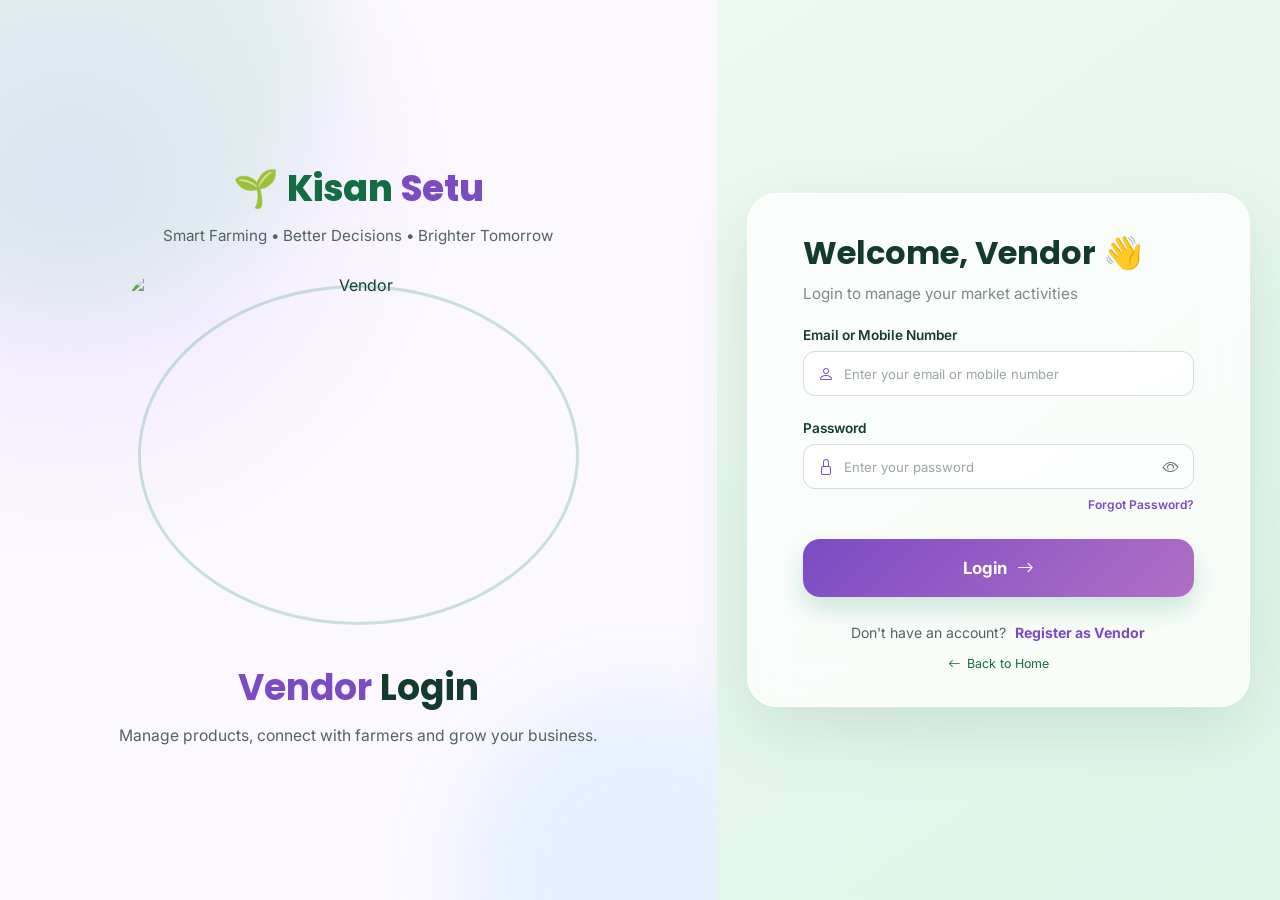
==== vendor-login.html @ 31c1df2a "Initial commit - KisanSetu project" ====
<!DOCTYPE html>
<html lang="en">

<head>

    <meta charset="UTF-8">

    <meta name="viewport" content="width=device-width, initial-scale=1.0">

    <title>Vendor Login | KisanSetu</title>


    <!-- Google Fonts -->

    <link href="https://fonts.googleapis.com/css2?family=Inter:wght@400;500;600;700;800&display=swap" rel="stylesheet">


    <!-- Bootstrap Icons -->

    <link rel="stylesheet" href="https://cdn.jsdelivr.net/npm/bootstrap-icons@1.11.3/font/bootstrap-icons.min.css">


    <link rel="stylesheet" href="css/login.css">

</head>


<body class="vendor-page">


    <div class="login-page">


        <!-- LEFT -->

        <div class="login-left">

            <a href="index.html" class="login-logo">

                <span class="logo-icon">
                🌱
            </span> Kisan

                <span>Setu</span>

            </a>


            <p class="login-tagline">
                Smart Farming • Better Decisions • Brighter Tomorrow
            </p>


            <div class="login-image">

                <img src="assets/images/vendor-login.png" alt="Vendor">

            </div>


            <div class="role-title">

                <span>Vendor</span> Login

            </div>


            <p class="role-description">

                Manage products, connect with farmers and grow your business.

            </p>

        </div>



        <!-- RIGHT -->

        <div class="login-right">


            <div class="login-card">


                <div class="mobile-logo">

                    🌱

                    <strong>
                    Kisan<span>Setu</span>
                </strong>

                </div>


                <div class="welcome-text">

                    <h1>
                        Welcome, Vendor 👋
                    </h1>

                    <p>
                        Login to manage your market activities
                    </p>

                </div>



                <!-- EMAIL / MOBILE -->

                <div class="input-group">

                    <label>
                    Email or Mobile Number
                </label>

                    <div class="input-box">

                        <i class="bi bi-person"></i>

                        <input type="text" placeholder="Enter your email or mobile number">

                    </div>

                </div>



                <!-- PASSWORD -->

                <div class="input-group">

                    <label>
                    Password
                </label>

                    <div class="input-box">

                        <i class="bi bi-lock"></i>

                        <input type="password" id="vendorPassword" placeholder="Enter your password">

                        <button type="button" class="password-toggle" onclick="togglePassword('vendorPassword', this)">

                        <i class="bi bi-eye"></i>

                    </button>

                    </div>

                </div>



                <div class="forgot-row">

                    <a href="#">
                    Forgot Password?
                </a>

                </div>



                <button class="login-submit">

                Login

                <i class="bi bi-arrow-right"></i>

            </button>



                <p class="signup-text">

                    Don't have an account?

                    <a href="#">
                    Register as Vendor
                </a>

                </p>



                <a href="index.html" class="back-home">

                    <i class="bi bi-arrow-left"></i> Back to Home

                </a>

            </div>

        </div>

    </div>


    <script src="js/login.js"></script>

</body>

</html>
---- css/login.css ----
/* =========================================================
   KISANSETU LOGIN PAGES
========================================================= */

@import url('https://fonts.googleapis.com/css2?family=Inter:wght@400;500;600;700&family=Poppins:wght@500;600;700;800&display=swap');

/* =========================================================
   VARIABLES
========================================================= */

:root {
    --green: #198754;
    --green-dark: #146c43;
    --blue: #1976d2;
    --blue-dark: #0755a0;
    --purple: #7b4bc4;
    --purple-dark: #6232a7;
    --text-dark: #123b2c;
    --text: #52645d;
    --text-light: #7c8984;
    --white: #ffffff;
    --radius: 22px;
    --transition: all 0.3s ease;
}


/* =========================================================
   RESET
========================================================= */

* {
    margin: 0;
    padding: 0;
    box-sizing: border-box;
}

body {
    min-height: 100vh;
    font-family: 'Inter', sans-serif;
    overflow-x: hidden;
    background: #f5faf7;
}

a {
    text-decoration: none;
}

button,
input {
    font-family: inherit;
}


/* =========================================================
   PAGE
========================================================= */

.login-page {
    min-height: 100vh;
    display: grid;
    grid-template-columns: 52% 48%;
}


/* =========================================================
   LEFT SIDE
========================================================= */

.login-left {
    min-height: 100vh;
    padding: 55px 8% 45px;
    display: flex;
    flex-direction: column;
    align-items: center;
    justify-content: center;
    text-align: center;
    position: relative;
    overflow: hidden;
}


/* Soft background */

.login-left::before {
    content: "";
    position: absolute;
    width: 500px;
    height: 500px;
    border-radius: 50%;
    top: -180px;
    left: -180px;
    background: rgba(140, 225, 175, 0.20);
    filter: blur(40px);
}

.login-left::after {
    content: "";
    position: absolute;
    width: 350px;
    height: 350px;
    border-radius: 50%;
    bottom: -150px;
    right: -100px;
    background: rgba(120, 200, 255, 0.16);
    filter: blur(40px);
}


/* =========================================================
   LOGO
========================================================= */

.login-logo {
    position: relative;
    z-index: 2;
    display: flex;
    align-items: center;
    gap: 8px;
    font-family: 'Poppins', sans-serif;
    font-size: 2.25rem;
    font-weight: 800;
    color: var(--green-dark);
}

.login-logo span:last-child {
    color: var(--green);
}

.logo-icon {
    font-size: 2.3rem;
}


/* =========================================================
   TAGLINE
========================================================= */

.login-tagline {
    position: relative;
    z-index: 2;
    margin-top: 10px;
    color: var(--text);
    font-size: 0.95rem;
}


/* =========================================================
   IMAGE
========================================================= */

.login-image {
    position: relative;
    z-index: 2;
    width: min(500px, 90%);
    height: 360px;
    margin-top: 30px;
    display: flex;
    align-items: center;
    justify-content: center;
    overflow: hidden;
    border-radius: 30px;
}

.login-image::before {
    content: "";
    position: absolute;
    inset: 10px;
    border-radius: 50%;
    border: 3px solid rgba(25, 135, 84, 0.22);
}

.login-image img {
    width: 100%;
    height: 100%;
    object-fit: cover;
    border-radius: 30px;
    transition: transform 0.5s ease;
}

.login-image:hover img {
    transform: scale(1.03);
}


/* =========================================================
   ROLE TITLE
========================================================= */

.role-title {
    position: relative;
    z-index: 2;
    margin-top: 25px;
    font-family: 'Poppins', sans-serif;
    font-size: 2.25rem;
    font-weight: 700;
    color: var(--text-dark);
}

.role-title span {
    color: var(--green);
}

.role-description {
    position: relative;
    z-index: 2;
    max-width: 500px;
    margin-top: 8px;
    color: var(--text);
    line-height: 1.7;
    font-size: 0.98rem;
}


/* =========================================================
   RIGHT SIDE
========================================================= */

.login-right {
    min-height: 100vh;
    display: flex;
    align-items: center;
    justify-content: center;
    padding: 50px 8%;
    background: radial-gradient( circle at 90% 10%, rgba(100, 220, 160, 0.14), transparent 35%), #fbfefd;
}


/* =========================================================
   LOGIN CARD
========================================================= */

.login-card {
    width: 100%;
    max-width: 490px;
    padding: 42px;
    background: rgba(255, 255, 255, 0.88);
    border: 1px solid rgba(255, 255, 255, 0.95);
    border-radius: 28px;
    box-shadow: 0 25px 70px rgba(30, 90, 65, 0.12);
    backdrop-filter: blur(20px);
}


/* =========================================================
   WELCOME
========================================================= */

.welcome-text h1 {
    font-family: 'Poppins', sans-serif;
    font-size: 2rem;
    color: var(--text-dark);
}

.welcome-text p {
    margin-top: 7px;
    color: var(--text-light);
    font-size: 0.95rem;
}


/* =========================================================
   INPUT GROUP
========================================================= */

.input-group {
    margin-top: 24px;
}

.input-group label {
    display: block;
    margin-bottom: 8px;
    font-size: 0.85rem;
    font-weight: 600;
    color: var(--text-dark);
}


/* =========================================================
   INPUT
========================================================= */

.input-box {
    height: 58px;
    display: flex;
    align-items: center;
    gap: 12px;
    padding: 0 16px;
    border: 1px solid #dce9e2;
    border-radius: 15px;
    background: #ffffff;
    transition: var(--transition);
}

.input-box:focus-within {
    border-color: var(--green);
    box-shadow: 0 0 0 4px rgba(25, 135, 84, 0.08);
}

.input-box>i {
    color: var(--green);
    font-size: 1.1rem;
}

.input-box input {
    width: 100%;
    height: 100%;
    border: none;
    outline: none;
    background: transparent;
    color: var(--text-dark);
    font-size: 0.92rem;
}

.input-box input::placeholder {
    color: #9aa7a1;
}


/* =========================================================
   PASSWORD TOGGLE
========================================================= */

.password-toggle {
    border: none;
    background: transparent;
    color: #72807a;
    cursor: pointer;
    font-size: 1.1rem;
}


/* =========================================================
   FORGOT
========================================================= */

.forgot-row {
    display: flex;
    justify-content: flex-end;
    margin-top: 12px;
}

.forgot-row a {
    color: var(--green);
    font-size: 0.82rem;
    font-weight: 600;
}

.forgot-row a:hover {
    text-decoration: underline;
}


/* =========================================================
   LOGIN BUTTON
========================================================= */

.login-submit {
    width: 100%;
    height: 58px;
    margin-top: 27px;
    display: flex;
    align-items: center;
    justify-content: center;
    gap: 10px;
    border: none;
    border-radius: 17px;
    color: white;
    background: linear-gradient( 135deg, #198754, #72c94c);
    font-size: 1.05rem;
    font-weight: 700;
    cursor: pointer;
    box-shadow: 0 12px 25px rgba(25, 135, 84, 0.20);
    transition: var(--transition);
}

.login-submit:hover {
    transform: translateY(-3px);
    box-shadow: 0 17px 32px rgba(25, 135, 84, 0.27);
}


/* =========================================================
   SIGN UP
========================================================= */

.signup-text {
    margin-top: 27px;
    text-align: center;
    color: var(--text);
    font-size: 0.88rem;
}

.signup-text a {
    margin-left: 5px;
    color: var(--green);
    font-weight: 700;
}


/* =========================================================
   BACK HOME
========================================================= */

.back-home {
    display: flex;
    align-items: center;
    justify-content: center;
    gap: 7px;
    margin-top: 25px;
    color: var(--text-light);
    font-size: 0.82rem;
}

.back-home:hover {
    color: var(--green);
}


/* =========================================================
   MOBILE LOGO
========================================================= */

.mobile-logo {
    display: none;
}


/* =========================================================
   GOVERNMENT THEME
========================================================= */

.government-page .login-left {
    background: radial-gradient( circle at 10% 20%, rgba(70, 170, 255, 0.16), transparent 40%), #f4fbff;
}

.government-page .role-title span {
    color: var(--blue);
}

.government-page .login-logo span:last-child {
    color: var(--blue);
}

.government-page .input-box>i {
    color: var(--blue);
}

.government-page .input-box:focus-within {
    border-color: var(--blue);
    box-shadow: 0 0 0 4px rgba(25, 118, 210, 0.08);
}

.government-page .login-submit {
    background: linear-gradient( 135deg, #1976d2, #4facfe);
}


/* =========================================================
   VENDOR THEME
========================================================= */

.vendor-page .login-left {
    background: radial-gradient( circle at 10% 20%, rgba(180, 120, 255, 0.15), transparent 40%), #fbf8ff;
}

.vendor-page .role-title span {
    color: var(--purple);
}

.vendor-page .login-logo span:last-child {
    color: var(--purple);
}

.vendor-page .input-box>i {
    color: var(--purple);
}

.vendor-page .input-box:focus-within {
    border-color: var(--purple);
    box-shadow: 0 0 0 4px rgba(123, 75, 196, 0.08);
}

.vendor-page .login-submit {
    background: linear-gradient( 135deg, #7b4bc4, #b06fc5);
}

.vendor-page .forgot-row a,
.vendor-page .signup-text a {
    color: var(--purple);
}


/* =========================================================
   RESPONSIVE
========================================================= */

@media (max-width: 1000px) {
    .login-page {
        grid-template-columns: 1fr;
    }
    .login-left {
        min-height: auto;
        padding: 45px 7% 35px;
    }
    .login-image {
        height: 300px;
    }
    .login-right {
        min-height: auto;
        padding: 35px 7% 55px;
    }
}

@media (max-width: 600px) {
    .login-left {
        padding: 35px 20px 25px;
    }
    .login-logo {
        font-size: 1.8rem;
    }
    .login-tagline {
        font-size: 0.78rem;
    }
    .login-image {
        width: 100%;
        height: 250px;
        margin-top: 20px;
    }
    .role-title {
        font-size: 1.8rem;
        margin-top: 18px;
    }
    .role-description {
        font-size: 0.85rem;
    }
    .login-right {
        padding: 20px;
    }
    .login-card {
        padding: 28px 22px;
        border-radius: 22px;
    }
    .welcome-text h1 {
        font-size: 1.55rem;
    }
}


/* =========================================================
   LOGIN ROLE DROPDOWN
========================================================= */

.ks-login-wrapper {
    position: relative;
}


/* LOGIN BUTTON */

.ks-login-btn {
    cursor: pointer;
}


/* DROPDOWN */

.ks-login-options {
    position: absolute;
    top: calc(100% + 12px);
    right: 0;
    width: 240px;
    padding: 10px;
    background: rgba(255, 255, 255, 0.98);
    border: 1px solid rgba(25, 135, 84, 0.15);
    border-radius: 18px;
    box-shadow: 0 18px 45px rgba(30, 90, 65, 0.18);
    backdrop-filter: blur(18px);
    -webkit-backdrop-filter: blur(18px);
    z-index: 9999;
    /* Hidden initially */
    opacity: 0;
    visibility: hidden;
    pointer-events: none;
    transform: translateY(-8px);
    transition: all 0.25s ease;
}


/* SHOW DROPDOWN */

.ks-login-options.show {
    opacity: 1;
    visibility: visible;
    pointer-events: auto;
    transform: translateY(0);
}


/* ROLE OPTION */

.ks-role-option {
    display: flex;
    align-items: center;
    gap: 12px;
    width: 100%;
    padding: 12px;
    border-radius: 13px;
    color: #123b2c;
    transition: all 0.25s ease;
}


/* HOVER */

.ks-role-option:hover {
    background: #e9f8ee;
    transform: translateX(3px);
}


/* ICON */

.ks-role-icon {
    width: 42px;
    height: 42px;
    display: flex;
    align-items: center;
    justify-content: center;
    flex-shrink: 0;
    border-radius: 12px;
    background: #e9f8ee;
    font-size: 1.35rem;
}


/* TEXT */

.ks-role-option strong {
    display: block;
    font-size: 0.95rem;
    font-weight: 700;
    color: #123b2c;
}

.ks-role-option small {
    display: block;
    margin-top: 2px;
    font-size: 0.72rem;
    color: #718078;
}


/* MOBILE */

@media (max-width: 600px) {
    .ks-login-options {
        right: -10px;
        width: 220px;
    }
}


/* =========================================================
   COMPACT FARMER LOGIN PAGE
========================================================= */

* {
    margin: 0;
    padding: 0;
    box-sizing: border-box;
}

body {
    font-family: "Inter", sans-serif;
    background: #eef8f1;
    color: #123b2c;
}

.login-page {
    min-height: 100vh;
    display: flex;
}


/* =================================
   LEFT SIDE
================================= */

.login-left {
    width: 56%;
    min-height: 100vh;
    position: relative;
    overflow: hidden;
    display: flex;
    align-items: center;
    justify-content: center;
    background: #dff4e5;
}


/* Farm background */

.farm-background {
    position: absolute;
    inset: 0;
    background-image: url("../assets/images/farm-nature.jpg");
    background-size: cover;
    background-position: center;
    opacity: 0.78;
    animation: natureZoom 12s ease-in-out infinite alternate;
}


/* Green transparent overlay */

.farm-overlay {
    position: absolute;
    inset: 0;
    background: linear-gradient( 180deg, rgba(234, 249, 238, 0.55), rgba(20, 108, 67, 0.12), rgba(8, 62, 38, 0.45));
}


/* Left content */

.left-content {
    position: relative;
    z-index: 2;
    width: 100%;
    max-width: 720px;
    padding: 45px 70px;
}


/* =================================
   BRAND
================================= */

.brand {
    display: flex;
    align-items: center;
    gap: 12px;
    font-size: 2.3rem;
    font-weight: 800;
    color: #073b28;
    animation: slideDown 0.8s ease;
}

.brand-icon {
    width: 52px;
    height: 52px;
    border-radius: 16px;
    display: flex;
    align-items: center;
    justify-content: center;
    background: rgba(255, 255, 255, 0.55);
    color: #198754;
    font-size: 1.8rem;
    backdrop-filter: blur(10px);
}

.green-text {
    color: #42a94f;
}


/* =================================
   TITLE
================================= */

.main-title {
    margin-top: 55px;
    font-size: clamp(4rem, 5vw, 6rem);
    line-height: 0.95;
    font-weight: 900;
    letter-spacing: -4px;
    color: #073b28;
    animation: titleAppear 1s ease;
}

.main-title span {
    color: #29a34a;
    position: relative;
}


/* Underline */

.main-title span::after {
    content: "";
    position: absolute;
    left: 5%;
    right: -5%;
    bottom: -10px;
    height: 7px;
    background: #42ad45;
    border-radius: 50%;
    transform: rotate(-2deg);
    animation: underlineGrow 1.2s ease 0.7s both;
}


/* =================================
   DESCRIPTION
================================= */

.main-description {
    margin-top: 35px;
    max-width: 560px;
    font-size: 1.35rem;
    line-height: 1.5;
    color: #214d3a;
    animation: fadeUp 1s ease 0.3s both;
}


/* =================================
   FEATURES
================================= */

.feature-box {
    margin-top: 28px;
    display: flex;
    align-items: center;
    width: fit-content;
    padding: 15px 20px;
    border-radius: 30px;
    background: rgba(255, 255, 255, 0.62);
    border: 1px solid rgba(255, 255, 255, 0.7);
    backdrop-filter: blur(15px);
    box-shadow: 0 15px 40px rgba(30, 100, 60, 0.10);
    animation: fadeUp 1s ease 0.5s both;
}

.feature {
    display: flex;
    align-items: center;
    gap: 10px;
    color: #183f2f;
    font-size: 0.85rem;
    font-weight: 600;
}

.feature-icon {
    width: 48px;
    height: 48px;
    border-radius: 50%;
    display: flex;
    align-items: center;
    justify-content: center;
    background: rgba(255, 255, 255, 0.7);
    color: #249c4b;
    font-size: 1.35rem;
}

.feature-line {
    height: 42px;
    width: 1px;
    margin: 0 18px;
    background: rgba(30, 90, 60, 0.15);
}


/* =================================
   FARMER IMAGE
================================= */

.farmer-image {
    position: absolute;
    right: 15px;
    bottom: 0;
    width: 430px;
    height: 360px;
    animation: farmerFloat 5s ease-in-out infinite;
}

.farmer-image img {
    width: 100%;
    height: 100%;
    object-fit: contain;
    filter: drop-shadow( 0 25px 25px rgba(0, 0, 0, 0.15));
}


/* =================================
   BOTTOM MESSAGE
================================= */

.bottom-message {
    position: absolute;
    left: 60px;
    bottom: 30px;
    width: 570px;
    padding: 18px 22px;
    display: flex;
    align-items: center;
    gap: 18px;
    border-radius: 18px;
    background: rgba(5, 55, 32, 0.55);
    backdrop-filter: blur(15px);
    color: white;
    animation: fadeUp 1s ease 0.8s both;
}

.bottom-icon {
    font-size: 2.2rem;
    color: #54d66b;
}

.bottom-message p {
    margin: 0;
    font-size: 0.95rem;
    line-height: 1.5;
}


/* =================================
   RIGHT SIDE
================================= */

.login-right {
    width: 44%;
    min-height: 100vh;
    padding: 30px;
    display: flex;
    align-items: center;
    justify-content: center;
    background: linear-gradient( 145deg, #edf9f1, #dff5e8);
}


/* Login card */

.login-card {
    width: 100%;
    max-width: 600px;
    padding: 35px 55px;
    border-radius: 30px;
    background: rgba(255, 255, 255, 0.75);
    border: 1px solid rgba(255, 255, 255, 0.9);
    backdrop-filter: blur(20px);
    box-shadow: 0 25px 70px rgba(20, 90, 55, 0.12);
    animation: cardAppear 0.8s ease;
}


/* =================================
   WELCOME
================================= */

.welcome {
    display: flex;
    align-items: center;
    gap: 15px;
    margin-bottom: 25px;
}

.welcome-icon {
    width: 55px;
    height: 55px;
    flex-shrink: 0;
    border-radius: 50%;
    display: flex;
    align-items: center;
    justify-content: center;
    background: #dff5df;
    color: #198754;
    font-size: 1.5rem;
}

.welcome h2 {
    font-size: 2rem;
    font-weight: 800;
    color: #103c2a;
}

.welcome h2 span {
    color: #198754;
}

.welcome p {
    margin-top: 4px;
    font-size: 0.9rem;
    color: #687870;
}


/* =================================
   INPUTS
================================= */

.input-group-custom {
    margin-top: 14px;
}

.input-group-custom label {
    display: block;
    margin-bottom: 6px;
    font-size: 0.78rem;
    font-weight: 600;
    color: #183c2d;
}

.input-box {
    height: 45px;
    display: flex;
    align-items: center;
    gap: 10px;
    padding: 0 14px;
    border-radius: 12px;
    background: rgba(255, 255, 255, 0.72);
    border: 1px solid #d2ddd7;
    transition: 0.25s ease;
}

.input-box:focus-within {
    border-color: #198754;
    box-shadow: 0 0 0 3px rgba(25, 135, 84, 0.08);
    background: white;
}

.input-box>i {
    font-size: 1rem;
    color: #64746d;
}

.input-box input,
.input-box select {
    width: 100%;
    height: 100%;
    border: none;
    outline: none;
    background: transparent;
    font-family: inherit;
    color: #183c2d;
    font-size: 0.82rem;
}

.input-box select {
    cursor: pointer;
}

.input-box select:invalid {
    color: #89958f;
}


/* Password button */

.password-toggle {
    border: none;
    background: transparent;
    color: #64746d;
    cursor: pointer;
    font-size: 1rem;
}


/* =================================
   FORGOT
================================= */

.forgot-row {
    text-align: right;
    margin-top: 8px;
}

.forgot-row a {
    color: #167344;
    font-size: 0.75rem;
    text-decoration: none;
}

.forgot-row a:hover {
    text-decoration: underline;
}


/* =================================
   LOGIN BUTTON
================================= */

.login-button {
    width: 100%;
    height: 48px;
    margin-top: 17px;
    border: none;
    border-radius: 14px;
    display: flex;
    align-items: center;
    justify-content: center;
    gap: 15px;
    color: white;
    font-size: 1rem;
    font-weight: 700;
    cursor: pointer;
    background: linear-gradient( 90deg, #18c65c, #147a42);
    box-shadow: 0 10px 25px rgba(25, 135, 84, 0.20);
    transition: 0.3s ease;
}

.login-button:hover {
    transform: translateY(-2px);
    box-shadow: 0 15px 30px rgba(25, 135, 84, 0.28);
}

.login-button i {
    transition: 0.3s ease;
}

.login-button:hover i {
    transform: translateX(5px);
}


/* =================================
   REGISTER
================================= */

.register-row {
    margin-top: 20px;
    padding-top: 15px;
    border-top: 1px solid #e1e8e3;
    text-align: center;
    font-size: 0.78rem;
    color: #78847e;
}

.register-row a {
    margin-left: 5px;
    color: #13733f;
    font-weight: 700;
    text-decoration: none;
}


/* =================================
   BACK HOME
================================= */

.back-home {
    display: flex;
    justify-content: center;
    align-items: center;
    gap: 7px;
    margin-top: 15px;
    color: #176b42;
    font-size: 0.78rem;
    text-decoration: none;
}

.back-home:hover {
    color: #0c4f2d;
}


/* =================================
   ANIMATIONS
================================= */

@keyframes natureZoom {
    from {
        transform: scale(1);
    }
    to {
        transform: scale(1.08);
    }
}

@keyframes farmerFloat {
    0%,
    100% {
        transform: translateY(0);
    }
    50% {
        transform: translateY(-12px);
    }
}

@keyframes titleAppear {
    from {
        opacity: 0;
        transform: translateY(40px);
    }
    to {
        opacity: 1;
        transform: translateY(0);
    }
}

@keyframes slideDown {
    from {
        opacity: 0;
        transform: translateY(-25px);
    }
    to {
        opacity: 1;
        transform: translateY(0);
    }
}

@keyframes fadeUp {
    from {
        opacity: 0;
        transform: translateY(25px);
    }
    to {
        opacity: 1;
        transform: translateY(0);
    }
}

@keyframes underlineGrow {
    from {
        width: 0;
    }
    to {
        width: 100%;
    }
}

@keyframes cardAppear {
    from {
        opacity: 0;
        transform: translateX(35px);
    }
    to {
        opacity: 1;
        transform: translateX(0);
    }
}


/* =================================
   RESPONSIVE
================================= */

@media (max-width: 1100px) {
    .login-left {
        width: 50%;
    }
    .login-right {
        width: 50%;
    }
    .left-content {
        padding: 35px;
    }
    .main-title {
        font-size: 4rem;
    }
    .farmer-image {
        width: 350px;
    }
    .bottom-message {
        left: 30px;
        width: 450px;
    }
    .login-card {
        padding: 30px;
    }
}

@media (max-width: 850px) {
    .login-page {
        flex-direction: column;
    }
    .login-left,
    .login-right {
        width: 100%;
    }
    .login-left {
        min-height: 650px;
    }
    .login-right {
        min-height: auto;
        padding: 25px 15px;
    }
    .main-title {
        font-size: 3.5rem;
    }
    .farmer-image {
        width: 350px;
        right: 50%;
        transform: translateX(50%);
    }
    .bottom-message {
        left: 20px;
        right: 20px;
        width: auto;
    }
}

@media (max-width: 550px) {
    .login-left {
        width: 56%;
        height: 100vh;
        min-height: 650px;
        position: relative;
        overflow: hidden;
        display: flex;
        align-items: center;
        justify-content: center;
        background: #eaf7ee;
    }
    .left-content {
        position: relative;
        z-index: 2;
        width: 100%;
        height: 100%;
        padding: 45px 60px;
    }
    .brand {
        font-size: 1.8rem;
    }
    .farm-overlay {
        position: absolute;
        top: 0;
        left: 0;
        width: 100%;
        height: 100%;
        background: linear-gradient( 90deg, rgba(239, 251, 243, 0.68), rgba(239, 251, 243, 0.30), rgba(255, 255, 255, 0.18));
        z-index: 1;
        pointer-events: none;
    }
    .main-title {
        margin-top: 35px;
        font-size: 3rem;
    }
    .main-description {
        font-size: 1rem;
    }
    .feature-box {
        transform: scale(0.85);
        transform-origin: left;
    }
    .farm-background {
        position: absolute;
        top: 0;
        left: 0;
        width: 100%;
        height: 100%;
        background-image: url("../assets/images/farmer-golden-hour.png");
        background-size: cover;
        background-position: center center;
        background-repeat: no-repeat;
        z-index: 0;
        /* faint effect */
        opacity: 0.38;
        animation: farmZoom 15s ease-in-out infinite alternate;
    }
    .bottom-message {
        padding: 12px;
        font-size: 0.75rem;
    }
    .welcome h2 {
        font-size: 1.5rem;
    }
    .login-card {
        padding: 25px 20px;
        border-radius: 22px;
    }
    @keyframes farmZoom {
        from {
            transform: scale(1);
        }
        to {
            transform: scale(1.06);
        }
    }
    /* =========================================
   BACK TO HOME BUTTON
========================================= */
    .back-home {
        display: flex;
        align-items: center;
        justify-content: center;
        gap: 8px;
        margin-top: 18px;
        color: #176b42;
        font-size: 0.82rem;
        font-weight: 600;
        text-decoration: none;
        transition: all 0.3s ease;
    }
    .back-home i {
        font-size: 0.95rem;
        transition: transform 0.3s ease;
    }
    .back-home:hover {
        color: #0b4f2d;
    }
    .back-home:hover i {
        transform: translateX(-5px);
    }
}
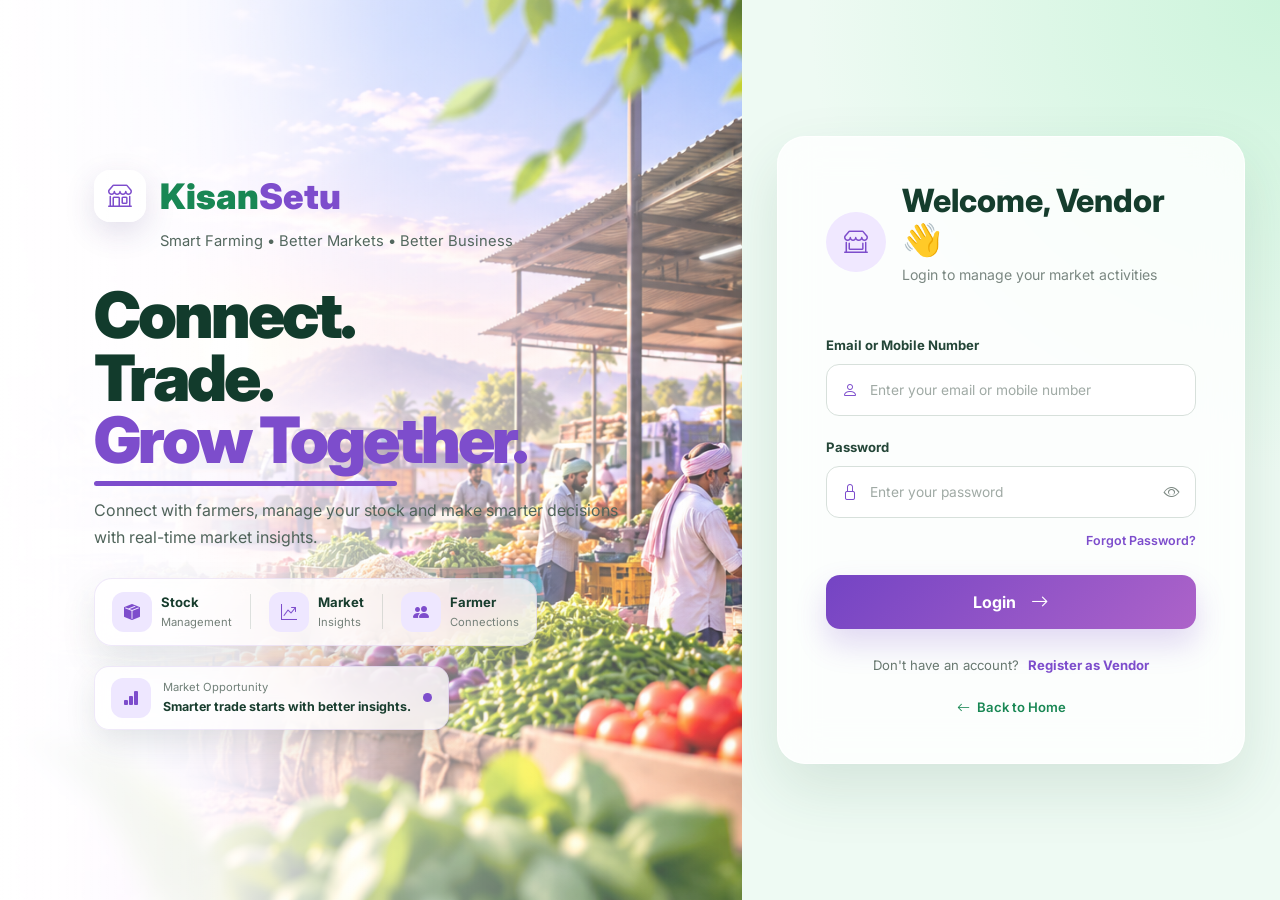
==== commit 8a4a33c1: "Update KisanSetu code" ====
--- a/vendor-login.html
+++ b/vendor-login.html
@@ -10,196 +10,420 @@
     <title>Vendor Login | KisanSetu</title>
 
 
-    <!-- Google Fonts -->
-
-    <link href="https://fonts.googleapis.com/css2?family=Inter:wght@400;500;600;700;800&display=swap" rel="stylesheet">
+    <!-- Bootstrap -->
+    <link href="https://cdn.jsdelivr.net/npm/bootstrap@5.3.3/dist/css/bootstrap.min.css" rel="stylesheet">
 
 
     <!-- Bootstrap Icons -->
-
-    <link rel="stylesheet" href="https://cdn.jsdelivr.net/npm/bootstrap-icons@1.11.3/font/bootstrap-icons.min.css">
-
-
-    <link rel="stylesheet" href="css/login.css">
+    <link href="https://cdn.jsdelivr.net/npm/bootstrap-icons@1.11.3/font/bootstrap-icons.css" rel="stylesheet">
+
+
+    <!-- Google Font -->
+    <link href="https://fonts.googleapis.com/css2?family=Inter:wght@400;500;600;700;800;900&display=swap" rel="stylesheet">
+
+
+    <!-- Vendor CSS -->
+    <link rel="stylesheet" href="css/vendor.css">
 
 </head>
 
 
-<body class="vendor-page">
-
-
-    <div class="login-page">
-
-
-        <!-- LEFT -->
-
-        <div class="login-left">
-
-            <a href="index.html" class="login-logo">
-
-                <span class="logo-icon">
-                🌱
-            </span> Kisan
-
-                <span>Setu</span>
-
-            </a>
-
-
-            <p class="login-tagline">
-                Smart Farming • Better Decisions • Brighter Tomorrow
-            </p>
-
-
-            <div class="login-image">
-
-                <img src="assets/images/vendor-login.png" alt="Vendor">
+<body>
+
+
+    <div class="vendor-page">
+
+
+        <!-- =====================================================
+         LEFT SIDE
+    ====================================================== -->
+
+        <section class="vendor-left">
+
+
+            <!-- Background Image -->
+
+            <img src="assets/images/vendor-market.png" alt="Agricultural Market" class="vendor-background-image">
+
+
+            <!-- Transparent Overlay -->
+
+            <div class="vendor-overlay"></div>
+
+
+            <!-- LEFT CONTENT -->
+
+            <div class="vendor-content">
+
+
+                <!-- BRAND -->
+
+                <div class="vendor-brand">
+
+                    <div class="vendor-brand-icon">
+                        <i class="bi bi-shop"></i>
+                    </div>
+
+                    <span>
+                    Kisan<span>Setu</span>
+                    </span>
+
+                </div>
+
+
+                <!-- TAGLINE -->
+
+                <p class="vendor-tagline">
+
+                    Smart Farming • Better Markets • Better Business
+
+                </p>
+
+
+                <!-- MAIN TITLE -->
+
+                <h1 class="vendor-title">
+
+                    Connect.
+                    <br> Trade.
+                    <br>
+
+                    <span>Grow Together.</span>
+
+                </h1>
+
+
+                <!-- DESCRIPTION -->
+
+                <p class="vendor-description">
+
+                    Connect with farmers, manage your stock and make smarter decisions with real-time market insights.
+
+                </p>
+
+
+                <!-- FEATURES -->
+
+                <div class="vendor-features">
+
+
+                    <!-- STOCK -->
+
+                    <div class="vendor-feature">
+
+                        <div class="vendor-feature-icon">
+
+                            <i class="bi bi-box-seam-fill"></i>
+
+                        </div>
+
+                        <div>
+
+                            <strong>Stock</strong>
+
+                            <small>Management</small>
+
+                        </div>
+
+                    </div>
+
+
+                    <div class="vendor-divider"></div>
+
+
+                    <!-- MARKET -->
+
+                    <div class="vendor-feature">
+
+                        <div class="vendor-feature-icon">
+
+                            <i class="bi bi-graph-up-arrow"></i>
+
+                        </div>
+
+                        <div>
+
+                            <strong>Market</strong>
+
+                            <small>Insights</small>
+
+                        </div>
+
+                    </div>
+
+
+                    <div class="vendor-divider"></div>
+
+
+                    <!-- FARMER -->
+
+                    <div class="vendor-feature">
+
+                        <div class="vendor-feature-icon">
+
+                            <i class="bi bi-people-fill"></i>
+
+                        </div>
+
+                        <div>
+
+                            <strong>Farmer</strong>
+
+                            <small>Connections</small>
+
+                        </div>
+
+                    </div>
+
+
+                </div>
+
+
+                <!-- MARKET MESSAGE -->
+
+                <div class="vendor-market-card">
+
+
+                    <div class="vendor-market-icon">
+
+                        <i class="bi bi-bar-chart-fill"></i>
+
+                    </div>
+
+
+                    <div class="vendor-market-text">
+
+                        <span>Market Opportunity</span>
+
+                        <strong>
+                        Smarter trade starts with better insights.
+                    </strong>
+
+                    </div>
+
+
+                    <div class="vendor-pulse"></div>
+
+
+                </div>
+
 
             </div>
 
-
-            <div class="role-title">
-
-                <span>Vendor</span> Login
-
-            </div>
-
-
-            <p class="role-description">
-
-                Manage products, connect with farmers and grow your business.
-
-            </p>
-
-        </div>
-
-
-
-        <!-- RIGHT -->
-
-        <div class="login-right">
-
-
-            <div class="login-card">
-
-
-                <div class="mobile-logo">
-
-                    🌱
-
-                    <strong>
-                    Kisan<span>Setu</span>
-                </strong>
+        </section>
+
+
+
+        <!-- =====================================================
+         RIGHT SIDE
+    ====================================================== -->
+
+        <section class="vendor-right">
+
+
+            <div class="vendor-card">
+
+
+                <!-- WELCOME -->
+
+                <div class="vendor-welcome">
+
+
+                    <div class="vendor-welcome-icon">
+
+                        <i class="bi bi-shop-window"></i>
+
+                    </div>
+
+
+                    <div>
+
+                        <h2>
+                            Welcome, Vendor 👋
+                        </h2>
+
+                        <p>
+                            Login to manage your market activities
+                        </p>
+
+                    </div>
 
                 </div>
 
 
-                <div class="welcome-text">
-
-                    <h1>
-                        Welcome, Vendor 👋
-                    </h1>
-
-                    <p>
-                        Login to manage your market activities
-                    </p>
-
-                </div>
-
-
-
-                <!-- EMAIL / MOBILE -->
-
-                <div class="input-group">
-
-                    <label>
-                    Email or Mobile Number
-                </label>
-
-                    <div class="input-box">
-
-                        <i class="bi bi-person"></i>
-
-                        <input type="text" placeholder="Enter your email or mobile number">
-
-                    </div>
-
-                </div>
-
-
-
-                <!-- PASSWORD -->
-
-                <div class="input-group">
-
-                    <label>
-                    Password
-                </label>
-
-                    <div class="input-box">
-
-                        <i class="bi bi-lock"></i>
-
-                        <input type="password" id="vendorPassword" placeholder="Enter your password">
-
-                        <button type="button" class="password-toggle" onclick="togglePassword('vendorPassword', this)">
-
-                        <i class="bi bi-eye"></i>
-
-                    </button>
-
-                    </div>
-
-                </div>
-
-
-
-                <div class="forgot-row">
-
-                    <a href="#">
-                    Forgot Password?
-                </a>
-
-                </div>
-
-
-
-                <button class="login-submit">
-
-                Login
-
-                <i class="bi bi-arrow-right"></i>
-
-            </button>
-
-
-
-                <p class="signup-text">
-
+
+                <!-- LOGIN FORM -->
+
+                <form id="vendorLoginForm">
+
+
+                    <!-- EMAIL / MOBILE -->
+
+                    <div class="vendor-input-group">
+
+                        <label>
+                        Email or Mobile Number
+                    </label>
+
+
+                        <div class="vendor-input">
+
+                            <i class="bi bi-person"></i>
+
+
+                            <input type="text" name="vendor_id" placeholder="Enter your email or mobile number" required>
+
+                        </div>
+
+                    </div>
+
+
+
+                    <!-- PASSWORD -->
+
+                    <div class="vendor-input-group">
+
+                        <label>
+                        Password
+                    </label>
+
+
+                        <div class="vendor-input">
+
+                            <i class="bi bi-lock"></i>
+
+
+                            <input type="password" id="vendorPassword" name="password" placeholder="Enter your password" required>
+
+
+                            <button type="button" class="vendor-password-toggle" onclick="toggleVendorPassword()">
+
+                            <i
+                                id="vendorEye"
+                                class="bi bi-eye">
+                            </i>
+
+                        </button>
+
+                        </div>
+
+                    </div>
+
+
+
+                    <!-- FORGOT PASSWORD -->
+
+                    <div class="vendor-forgot">
+
+                        <a href="#">
+                        Forgot Password?
+                    </a>
+
+                    </div>
+
+
+
+                    <!-- LOGIN BUTTON -->
+
+                    <button type="submit" class="vendor-login-button">
+
+                    <span>Login</span>
+
+                    <i class="bi bi-arrow-right"></i>
+
+                </button>
+
+
+                </form>
+
+
+
+                <!-- REGISTER -->
+
+                <div class="vendor-register">
+
+                    <span>
                     Don't have an account?
+                </span>
 
                     <a href="#">
                     Register as Vendor
                 </a>
 
-                </p>
-
-
-
-                <a href="index.html" class="back-home">
-
-                    <i class="bi bi-arrow-left"></i> Back to Home
+                </div>
+
+
+
+                <!-- BACK HOME -->
+
+                <a href="index.html" class="vendor-back-home">
+
+                    <i class="bi bi-arrow-left"></i>
+
+                    <span>
+                    Back to Home
+                </span>
 
                 </a>
 
+
             </div>
 
-        </div>
+        </section>
+
 
     </div>
 
 
-    <script src="js/login.js"></script>
+
+    <!-- =====================================================
+     JAVASCRIPT
+====================================================== -->
+
+    <script>
+        function toggleVendorPassword() {
+
+            const password =
+                document.getElementById("vendorPassword");
+
+            const eye =
+                document.getElementById("vendorEye");
+
+
+            if (password.type === "password") {
+
+                password.type = "text";
+
+                eye.classList.remove("bi-eye");
+
+                eye.classList.add("bi-eye-slash");
+
+            } else {
+
+                password.type = "password";
+
+                eye.classList.remove("bi-eye-slash");
+
+                eye.classList.add("bi-eye");
+
+            }
+
+        }
+
+
+        const vendorForm =
+            document.getElementById("vendorLoginForm");
+
+
+        vendorForm.addEventListener("submit", function(event) {
+
+            event.preventDefault();
+
+            alert("Vendor login will be connected to the backend later.");
+
+        });
+    </script>
+
 
 </body>
 
--- a/css/vendor.css
+++ b/css/vendor.css
@@ -0,0 +1,731 @@
+/* =====================================================
+   KISANSETU VENDOR LOGIN
+===================================================== */
+
+
+/* =====================================================
+   RESET
+===================================================== */
+
+* {
+    margin: 0;
+    padding: 0;
+    box-sizing: border-box;
+}
+
+body {
+    font-family: "Inter", sans-serif;
+    overflow: hidden;
+    background: #eefaf3;
+}
+
+
+/* =====================================================
+   MAIN PAGE
+===================================================== */
+
+.vendor-page {
+    width: 100%;
+    height: 100vh;
+    display: flex;
+}
+
+
+/* =====================================================
+   LEFT SIDE
+===================================================== */
+
+.vendor-left {
+    width: 58%;
+    height: 100vh;
+    position: relative;
+    overflow: hidden;
+    display: flex;
+    align-items: center;
+}
+
+
+/* =====================================================
+   BACKGROUND IMAGE
+===================================================== */
+
+.vendor-background-image {
+    position: absolute;
+    inset: 0;
+    width: 100%;
+    height: 100%;
+    object-fit: cover;
+    z-index: 0;
+    animation: imageZoom 15s ease-in-out infinite alternate;
+}
+
+@keyframes imageZoom {
+    0% {
+        transform: scale(1);
+    }
+    100% {
+        transform: scale(1.07);
+    }
+}
+
+
+/* =====================================================
+   TRANSPARENT WHITE OVERLAY
+===================================================== */
+
+.vendor-overlay {
+    position: absolute;
+    inset: 0;
+    z-index: 1;
+    background: linear-gradient( 90deg, rgba(255, 255, 255, 0.97) 0%, rgba(255, 255, 255, 0.88) 25%, rgba(255, 255, 255, 0.55) 52%, rgba(255, 255, 255, 0.18) 100%);
+}
+
+
+/* =====================================================
+   LEFT CONTENT
+===================================================== */
+
+.vendor-content {
+    position: relative;
+    z-index: 2;
+    width: 82%;
+    max-width: 720px;
+    margin-left: 8%;
+    padding: 35px;
+    animation: contentAppear 1s ease forwards;
+}
+
+@keyframes contentAppear {
+    from {
+        opacity: 0;
+        transform: translateX(-35px);
+    }
+    to {
+        opacity: 1;
+        transform: translateX(0);
+    }
+}
+
+
+/* =====================================================
+   BRAND
+===================================================== */
+
+.vendor-brand {
+    display: flex;
+    align-items: center;
+    gap: 14px;
+    font-size: 2.2rem;
+    font-weight: 900;
+    color: #198754;
+}
+
+.vendor-brand>span {
+    color: #198754;
+}
+
+.vendor-brand>span span {
+    color: #7d4dcc;
+}
+
+.vendor-brand-icon {
+    width: 52px;
+    height: 52px;
+    display: flex;
+    align-items: center;
+    justify-content: center;
+    border-radius: 16px;
+    background: rgba(255, 255, 255, 0.75);
+    color: #7d4dcc;
+    font-size: 1.5rem;
+    box-shadow: 0 10px 30px rgba(70, 50, 120, 0.15);
+    animation: floatingIcon 3s ease-in-out infinite;
+}
+
+@keyframes floatingIcon {
+    0%,
+    100% {
+        transform: translateY(0);
+    }
+    50% {
+        transform: translateY(-7px);
+    }
+}
+
+
+/* =====================================================
+   TAGLINE
+===================================================== */
+
+.vendor-tagline {
+    margin-top: 7px;
+    margin-left: 66px;
+    margin-bottom: 32px;
+    font-size: 0.92rem;
+    color: #53675e;
+}
+
+
+/* =====================================================
+   MAIN TITLE
+===================================================== */
+
+.vendor-title {
+    font-size: clamp(3.2rem, 5vw, 5rem);
+    line-height: 0.98;
+    font-weight: 900;
+    letter-spacing: -3px;
+    color: #123b2c;
+    margin-bottom: 25px;
+    animation: titleAppear 1s ease 0.2s both;
+}
+
+@keyframes titleAppear {
+    from {
+        opacity: 0;
+        transform: translateY(25px);
+    }
+    to {
+        opacity: 1;
+        transform: translateY(0);
+    }
+}
+
+.vendor-title span {
+    color: #7d4dcc;
+    position: relative;
+}
+
+.vendor-title span::after {
+    content: "";
+    position: absolute;
+    left: 0;
+    bottom: -8px;
+    width: 70%;
+    height: 5px;
+    border-radius: 10px;
+    background: #7d4dcc;
+    animation: lineGrow 1s ease 0.8s both;
+}
+
+@keyframes lineGrow {
+    from {
+        width: 0;
+    }
+    to {
+        width: 70%;
+    }
+}
+
+
+/* =====================================================
+   DESCRIPTION
+===================================================== */
+
+.vendor-description {
+    max-width: 570px;
+    font-size: 1rem;
+    line-height: 1.65;
+    color: #50645b;
+    margin-bottom: 28px;
+    animation: fadeUp 1s ease 0.4s both;
+}
+
+@keyframes fadeUp {
+    from {
+        opacity: 0;
+        transform: translateY(15px);
+    }
+    to {
+        opacity: 1;
+        transform: translateY(0);
+    }
+}
+
+
+/* =====================================================
+   FEATURES
+===================================================== */
+
+.vendor-features {
+    display: flex;
+    align-items: center;
+    gap: 18px;
+    width: fit-content;
+    padding: 13px 17px;
+    border-radius: 18px;
+    background: rgba(255, 255, 255, 0.72);
+    border: 1px solid rgba(125, 77, 204, 0.12);
+    backdrop-filter: blur(15px);
+    box-shadow: 0 15px 35px rgba(50, 80, 65, 0.12);
+    animation: fadeUp 1s ease 0.6s both;
+}
+
+
+/* =====================================================
+   FEATURE ITEM
+===================================================== */
+
+.vendor-feature {
+    display: flex;
+    align-items: center;
+    gap: 9px;
+}
+
+.vendor-feature-icon {
+    width: 40px;
+    height: 40px;
+    display: flex;
+    align-items: center;
+    justify-content: center;
+    border-radius: 12px;
+    background: #eee7ff;
+    color: #7d4dcc;
+    transition: all 0.3s ease;
+}
+
+.vendor-feature:hover .vendor-feature-icon {
+    background: #7d4dcc;
+    color: white;
+    transform: translateY(-5px);
+}
+
+.vendor-feature strong {
+    display: block;
+    font-size: 0.82rem;
+    color: #183d2e;
+}
+
+.vendor-feature small {
+    display: block;
+    margin-top: 2px;
+    font-size: 0.7rem;
+    color: #748079;
+}
+
+
+/* =====================================================
+   DIVIDER
+===================================================== */
+
+.vendor-divider {
+    width: 1px;
+    height: 35px;
+    background: rgba(40, 80, 60, 0.15);
+}
+
+
+/* =====================================================
+   MARKET CARD
+===================================================== */
+
+.vendor-market-card {
+    display: flex;
+    align-items: center;
+    gap: 12px;
+    width: fit-content;
+    margin-top: 20px;
+    padding: 11px 16px;
+    border-radius: 15px;
+    background: rgba(255, 255, 255, 0.78);
+    border: 1px solid rgba(125, 77, 204, 0.12);
+    backdrop-filter: blur(15px);
+    box-shadow: 0 12px 30px rgba(40, 70, 55, 0.12);
+    animation: fadeUp 1s ease 0.8s both, marketFloat 4s ease-in-out 1.8s infinite;
+}
+
+@keyframes marketFloat {
+    0%,
+    100% {
+        transform: translateY(0);
+    }
+    50% {
+        transform: translateY(-5px);
+    }
+}
+
+
+/* =====================================================
+   MARKET ICON
+===================================================== */
+
+.vendor-market-icon {
+    width: 40px;
+    height: 40px;
+    display: flex;
+    align-items: center;
+    justify-content: center;
+    border-radius: 12px;
+    background: #eee7ff;
+    color: #7d4dcc;
+}
+
+.vendor-market-text span {
+    display: block;
+    font-size: 0.7rem;
+    color: #718079;
+}
+
+.vendor-market-text strong {
+    display: block;
+    margin-top: 2px;
+    font-size: 0.78rem;
+    color: #183d2e;
+}
+
+
+/* =====================================================
+   PULSE
+===================================================== */
+
+.vendor-pulse {
+    width: 9px;
+    height: 9px;
+    border-radius: 50%;
+    background: #7d4dcc;
+    animation: pulse 1.8s infinite;
+}
+
+@keyframes pulse {
+    0% {
+        box-shadow: 0 0 0 0 rgba(125, 77, 204, 0.5);
+    }
+    70% {
+        box-shadow: 0 0 0 10px rgba(125, 77, 204, 0);
+    }
+    100% {
+        box-shadow: 0 0 0 0 rgba(125, 77, 204, 0);
+    }
+}
+
+
+/* =====================================================
+   RIGHT SIDE
+===================================================== */
+
+.vendor-right {
+    width: 42%;
+    height: 100vh;
+    display: flex;
+    align-items: center;
+    justify-content: center;
+    padding: 35px;
+    background: radial-gradient( circle at top right, rgba(193, 242, 211, 0.75), transparent 45%), #eefaf3;
+}
+
+
+/* =====================================================
+   LOGIN CARD
+===================================================== */
+
+.vendor-card {
+    width: 100%;
+    max-width: 590px;
+    padding: 45px 48px;
+    border-radius: 28px;
+    background: rgba(255, 255, 255, 0.82);
+    border: 1px solid rgba(255, 255, 255, 0.9);
+    backdrop-filter: blur(22px);
+    box-shadow: 0 25px 60px rgba(40, 90, 65, 0.13);
+    animation: cardAppear 0.8s ease both;
+}
+
+@keyframes cardAppear {
+    from {
+        opacity: 0;
+        transform: translateX(35px);
+    }
+    to {
+        opacity: 1;
+        transform: translateX(0);
+    }
+}
+
+
+/* =====================================================
+   WELCOME
+===================================================== */
+
+.vendor-welcome {
+    display: flex;
+    align-items: center;
+    gap: 16px;
+    margin-bottom: 35px;
+}
+
+.vendor-welcome-icon {
+    width: 60px;
+    height: 60px;
+    flex-shrink: 0;
+    display: flex;
+    align-items: center;
+    justify-content: center;
+    border-radius: 50%;
+    background: #f0e8ff;
+    color: #7d4dcc;
+    font-size: 1.5rem;
+}
+
+.vendor-welcome h2 {
+    margin: 0;
+    font-size: 2rem;
+    font-weight: 800;
+    color: #153d2d;
+}
+
+.vendor-welcome p {
+    margin-top: 5px;
+    color: #7b8882;
+    font-size: 0.88rem;
+}
+
+
+/* =====================================================
+   INPUT GROUP
+===================================================== */
+
+.vendor-input-group {
+    margin-bottom: 22px;
+}
+
+.vendor-input-group label {
+    display: block;
+    margin-bottom: 8px;
+    font-size: 0.82rem;
+    font-weight: 700;
+    color: #244638;
+}
+
+
+/* =====================================================
+   INPUT
+===================================================== */
+
+.vendor-input {
+    height: 52px;
+    display: flex;
+    align-items: center;
+    gap: 12px;
+    padding: 0 15px;
+    border-radius: 13px;
+    background: rgba(255, 255, 255, 0.85);
+    border: 1px solid #d7e0db;
+    transition: all 0.25s ease;
+}
+
+.vendor-input:focus-within {
+    border-color: #9d70d8;
+    box-shadow: 0 0 0 4px rgba(125, 77, 204, 0.09);
+}
+
+.vendor-input>i {
+    color: #7d4dcc;
+    font-size: 1rem;
+}
+
+.vendor-input input {
+    width: 100%;
+    height: 100%;
+    border: none;
+    outline: none;
+    background: transparent;
+    color: #183d2e;
+    font-size: 0.86rem;
+}
+
+.vendor-input input::placeholder {
+    color: #a0aaa5;
+}
+
+
+/* =====================================================
+   PASSWORD BUTTON
+===================================================== */
+
+.vendor-password-toggle {
+    border: none;
+    background: transparent;
+    color: #7d8983;
+    font-size: 1rem;
+    cursor: pointer;
+}
+
+
+/* =====================================================
+   FORGOT
+===================================================== */
+
+.vendor-forgot {
+    display: flex;
+    justify-content: flex-end;
+    margin-top: -8px;
+    margin-bottom: 25px;
+}
+
+.vendor-forgot a {
+    color: #7d4dcc;
+    text-decoration: none;
+    font-size: 0.78rem;
+    font-weight: 600;
+}
+
+
+/* =====================================================
+   LOGIN BUTTON
+===================================================== */
+
+.vendor-login-button {
+    width: 100%;
+    height: 54px;
+    display: flex;
+    align-items: center;
+    justify-content: center;
+    gap: 15px;
+    border: none;
+    border-radius: 14px;
+    background: linear-gradient( 135deg, #7444c4, #ad63c9);
+    color: white;
+    font-size: 1rem;
+    font-weight: 700;
+    cursor: pointer;
+    box-shadow: 0 15px 30px rgba(125, 77, 204, 0.22);
+    transition: all 0.3s ease;
+}
+
+.vendor-login-button:hover {
+    transform: translateY(-3px);
+    box-shadow: 0 18px 35px rgba(125, 77, 204, 0.30);
+}
+
+.vendor-login-button i {
+    font-size: 1.1rem;
+    transition: transform 0.3s ease;
+}
+
+.vendor-login-button:hover i {
+    transform: translateX(5px);
+}
+
+
+/* =====================================================
+   REGISTER
+===================================================== */
+
+.vendor-register {
+    margin-top: 27px;
+    text-align: center;
+    color: #687870;
+    font-size: 0.82rem;
+}
+
+.vendor-register a {
+    margin-left: 5px;
+    color: #7d4dcc;
+    font-weight: 700;
+    text-decoration: none;
+}
+
+
+/* =====================================================
+   BACK HOME
+===================================================== */
+
+.vendor-back-home {
+    display: flex;
+    justify-content: center;
+    align-items: center;
+    gap: 7px;
+    margin-top: 22px;
+    color: #198754;
+    text-decoration: none;
+    font-size: 0.82rem;
+    font-weight: 600;
+}
+
+.vendor-back-home:hover {
+    color: #146c43;
+}
+
+
+/* =====================================================
+   RESPONSIVE
+===================================================== */
+
+@media (max-width: 1100px) {
+    .vendor-left {
+        width: 53%;
+    }
+    .vendor-right {
+        width: 47%;
+    }
+    .vendor-content {
+        width: 90%;
+        margin-left: 3%;
+    }
+    .vendor-title {
+        font-size: 3.7rem;
+    }
+    .vendor-card {
+        padding: 35px;
+    }
+}
+
+@media (max-width: 800px) {
+    body {
+        overflow: auto;
+    }
+    .vendor-page {
+        flex-direction: column;
+        height: auto;
+    }
+    .vendor-left {
+        width: 100%;
+        min-height: 650px;
+        height: auto;
+    }
+    .vendor-right {
+        width: 100%;
+        height: auto;
+        min-height: 650px;
+    }
+}
+
+@media (max-width: 550px) {
+    .vendor-content {
+        width: 100%;
+        margin-left: 0;
+        padding: 25px;
+    }
+    .vendor-brand {
+        font-size: 1.8rem;
+    }
+    .vendor-tagline {
+        margin-left: 0;
+    }
+    .vendor-title {
+        font-size: 3rem;
+        letter-spacing: -1.5px;
+    }
+    .vendor-description {
+        font-size: 0.9rem;
+    }
+    .vendor-features {
+        gap: 8px;
+        width: 100%;
+    }
+    .vendor-feature {
+        gap: 6px;
+    }
+    .vendor-divider {
+        height: 30px;
+    }
+    .vendor-right {
+        padding: 20px;
+    }
+    .vendor-card {
+        padding: 30px 24px;
+    }
+    .vendor-welcome h2 {
+        font-size: 1.55rem;
+    }
+}
